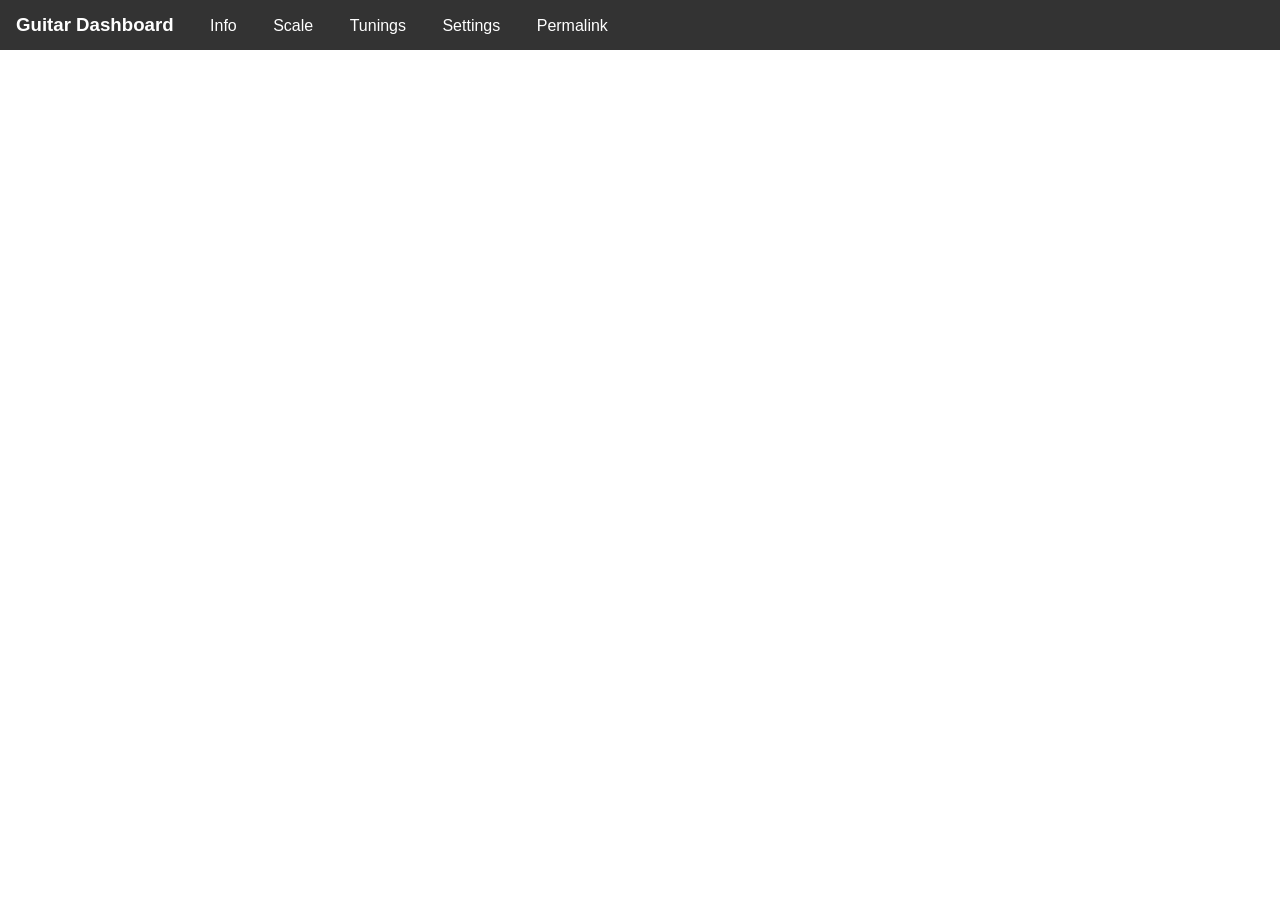
==== index.html @ ccb68677 "deploy: 3edae5b347e9124ad4799ef52cb96f1a95445ccd" ====
<!DOCTYPE html>
<html>

<head>
  <meta charset="UTF-8">
  <meta name="viewport" content="width=device-width, initial-scale=1.0, user-scalable=0, minimum-scale=1.0, maximum-scale=1.0"/>
  <meta name="apple-mobile-web-app-capable" content="yes"/>
  <meta name="apple-mobile-web-app-status-bar-style" content="black"/>
  <title>Guitar Dashboard</title>
  <meta name="description" content="An interactive music theory dashboard for guitarists including a circle of fifths." />
  <link href="gtr-cof.css" rel="stylesheet">
  <link rel="shortcut icon" href="favicon.ico?r=31241" />
</head>

<body>
  <nav class="header">
    <div class="menu"><span class="title">Guitar Dashboard</span></div>
    <div class="dropdown">
      <div class="menu">Info</div>
      <div class="dropdown-content with-padding">
        <p>
          An interactive music theory dashboard, including a <a href="https://en.wikipedia.org/wiki/Circle_of_fifths">circle of fifths</a> for guitarists.
        </p>
        <p>
          Follow <a href="https://twitter.com/mikehadlow">@mikehadlow</a> on Twitter for news and updates.
        </p>
        <p>
          Go to <a href="https://github.com/mikehadlow/gtr-cof/discussions">Guitar Dashboard discussions</a> for questions, feature requests and bug reports.
        </p>
        <p>Watch the video:</p>
        <iframe width="560" height="315" src="https://www.youtube.com/embed/JPcEvxoWTJM" frameborder="0" allow="autoplay; encrypted-media" allowfullscreen>
        </iframe>
        <p>Read the blog post, <a href="http://mikehadlow.blogspot.com/2018/09/what-i-learned-creating-guitar.html">What I learnt creating guitar dashboard</a>.</p>
        <p>
          By <a href="http://mikehadlow.com/">Mike Hadlow</a>. Open source on <a href="https://github.com/mikehadlow/gtr-cof">Github</a>.
        </p>
      </div>
    </div>
    <div class="dropdown">
      <div class="menu">Scale</div>
      <div id="scale-dropdown" class="dropdown-content">
      </div>
    </div>
    <div class="dropdown">
      <div class="menu">Tunings</div>
      <div id="tuning-dropdown" class="dropdown-content">
      </div>
    </div>
    <div class="dropdown">
      <div class="menu">Settings</div>
      <div id="settings-dropdown" class="dropdown-content">
        <div class="with-padding">
          <input type="checkbox" id="left-handed-checkbox" name="left_handed" onclick="settings.onLeftHandedClick(this)" >
          <label for="left_handed">Left Handed Fretboard</label><br />
          <input type="checkbox" id="flip-nut-checkbox" name="flip_nut" onclick="settings.onFlipNut(this)" >
          <label for="flip_nut">Flip Nut</label><br />
          <input type="checkbox" id="set-c-to-noon-checkbox" name="set_c_to_noon" onclick="settings.onSetCToNoon(this)" checked >
          <label for="set_c_to_noon">Set C To Noon</label>
        </div>
        <div class="with-padding">
          <fieldset>
            <label for="fb-note-text">Fretboard note labels:</label><br/>
            <input type="radio" name="fb-note-text" id="fb-note-text0" onclick="settings.onFbNoteTextClick(this)" value="0" /> None <br/>
            <input type="radio" name="fb-note-text" id="fb-note-text1" onclick="settings.onFbNoteTextClick(this)" value="1" checked /> Note names <br/>
            <input type="radio" name="fb-note-text" id="fb-note-text2" onclick="settings.onFbNoteTextClick(this)" value="2" /> Intervals 
          </fieldset>
        </div>
      </div>
    </div>
    <div class="dropdown">
      <div class="menu">Permalink</div>
      <div id="permalink-dropdown" class="dropdown-content">
        <div class="with-padding">
          <input type="button" id="permalink-button" value="Generate Permalink" onclick="permalink.populatePermalinkText()" />
          <br />
          <br />
          <input type="input" id="permalink-text" />
        </div>
      </div>
    </div>
  </nav> <!-- end of header-->
  <div class="content">
    <svg id="chromatic" width="500" height="500"></svg>
    <svg id="modes" width="160" height="500"></svg>
    <svg id="cof" width="500" height="500" ></svg>
    <svg id="gtr" width="1160" height="300" ></svg>
  </div>
  <script src="https://d3js.org/d3.v3.min.js"></script>
  <script src="gtr-cof.js"></script>
  <script>
    (function(i,s,o,g,r,a,m){i['GoogleAnalyticsObject']=r;i[r]=i[r]||function(){
    (i[r].q=i[r].q||[]).push(arguments)},i[r].l=1*new Date();a=s.createElement(o),
    m=s.getElementsByTagName(o)[0];a.async=1;a.src=g;m.parentNode.insertBefore(a,m)
    })(window,document,'script','https://www.google-analytics.com/analytics.js','ga');

    ga('create', 'UA-99669395-1', 'auto');
    ga('send', 'pageview');

  </script>
</body>
</html>
---- gtr-cof.css ----
body {
    font-family: 'Gill Sans', 'Gill Sans MT', Calibri, 'Trebuchet MS', sans-serif;
    font-size: 12pt;
    margin: 0px;
}

text {
    pointer-events: none;
}

div {
    margin: 0px;
    padding: 0px;
}

.header {
    margin: 0;
    padding: 0;
    overflow: hidden;
    background-color: #333;
}

.title {
    font-weight: bold;
    font-size: 14pt;
}

.menu {
    display: inline-block;
    color: white;
    text-align: center;
    padding: 14px 16px;
    text-decoration: none;
    cursor: default;
}

.dropdown {
    display: inline-block;
}

.dropdown:hover {
    background-color: #444;
}

.dropdown-content {
    display: none;
    position: absolute;
    background-color: #f9f9f9;
    color: black;
    min-width: 160px;
    box-shadow: 0px 8px 16px 0px rgba(0,0,0,0.2);
    text-align: left;
    z-index: 1;
}

.with-padding {
    padding: 12px 16px;
}

/* Links inside the dropdown */
.dropdown-content-item {
    color: black;
    padding: 12px 16px;
    text-decoration: none;
    display: block;
    cursor: default;
}

/* Change color of dropdown links on hover */
.dropdown-content-item:hover {
    background-color: #f1f1f1;
}

.dropdown-content-visible {
    display: block;
}

.content {
    padding: 10px 10px 10px 10px;
}

/* Circle of Fifths */
.note-segment {
    fill: lightgrey;
    stroke: none;
}
.note-segment-tonic {
    fill: yellow;
    stroke: black;
    stroke-width: 3px;
}
.note-segment-scale {
    fill: white;
    stroke: black;
    stroke-width: 3px;
}
.note-segment-text {
    font-size: 35px;
    text-anchor: middle;
    fill: black;
}
.degree-segment {
    fill: none;
    stroke: none;
}
.degree-segment-selected {
    fill: white;
    stroke: black;
    stroke-width: 2px;
}
.degree-segment-text {
    font-size: 20px;
    text-anchor: middle;
    fill: black;
}
.chord-segment {
    fill: none;
    stroke: none;
}
.chord-segment-dim {
    fill: lightcoral;
    stroke: black;
    stroke-width: 2px;
}
.chord-segment-aug {
    fill: lightsalmon;
    stroke: black;
    stroke-width: 2px;
}
.chord-segment-minor {
    fill: lightblue;
    stroke: black;
    stroke-width: 2px;
}
.chord-segment-major {
    fill: lightgreen;
    stroke: black;
    stroke-width: 2px;
}
.chord-segment-note {
    fill: none;
    stroke: none;
}
.interval-note-selected {
    stroke: black;
    stroke-width: 2px;
}
.interval-segment {
    fill: white;
    stroke: none;
}
.interval-note {
    fill: none;
    stroke: none;
}
/* Modes */
.mode-button {
    fill: white;
    stroke: black;
}
.mode-button-selected {
    fill: yellow;
}
.mode-text {
    font-size: 15;
    text-anchor: left;
    fill: black;
}

/* Tonics */
.tonic-button {
    fill: white;
    stroke: black;
}
.tonic-button-grey {
    fill: grey;
}
.tonic-button-selected {
    fill: yellow;
}
.tonic-text {
    font-size: 15;
    text-anchor: left;
    fill: black;
}
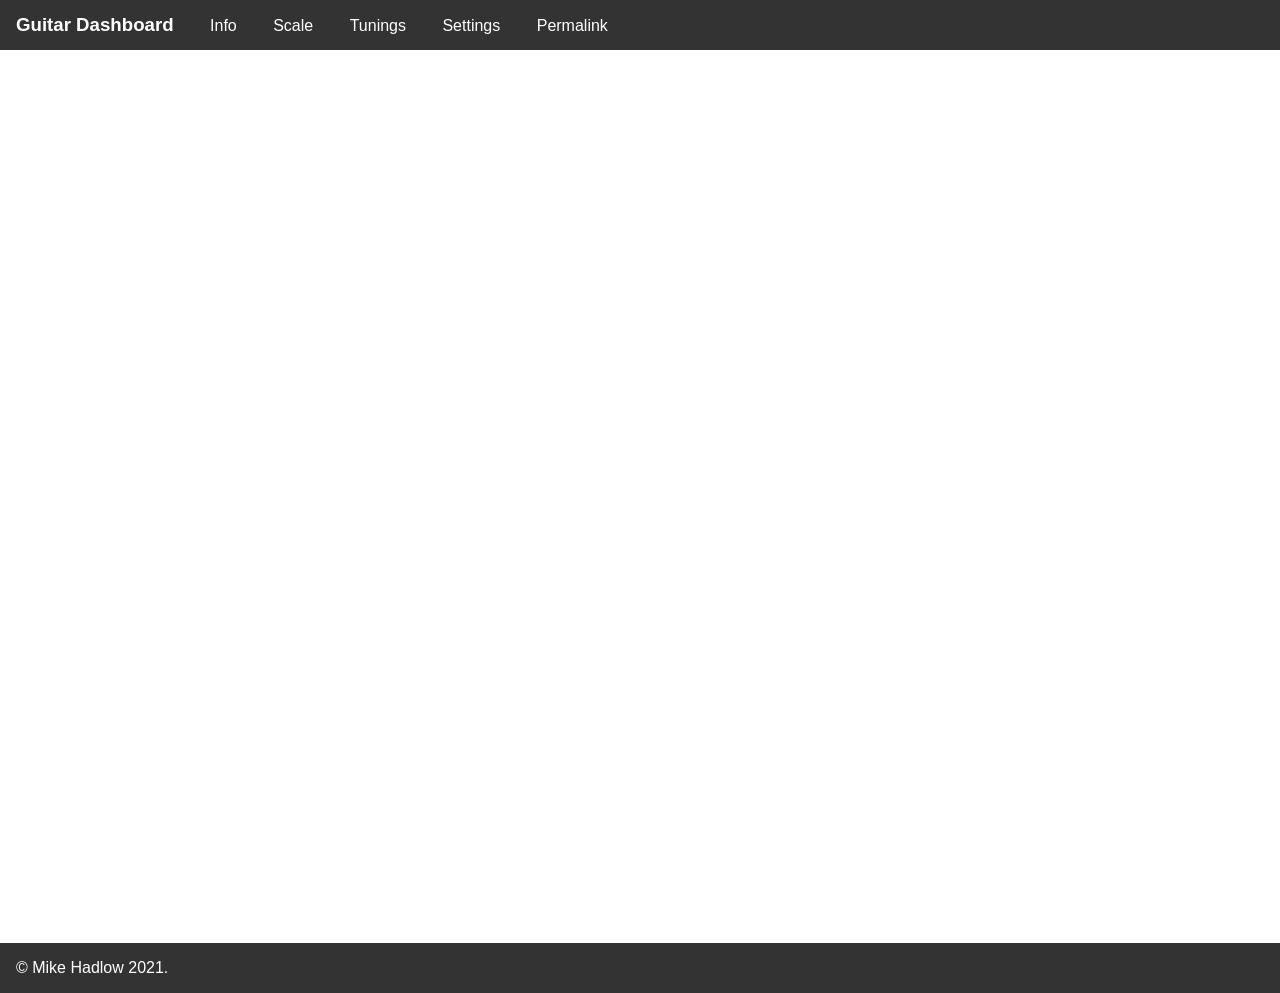
==== commit a6098c96: "deploy: 96487ae16533a5f36183e21cf6f0c55ea611ac80" ====
--- a/index.html
+++ b/index.html
@@ -1,101 +1,206 @@
-<!DOCTYPE html>
+<!doctype html>
 <html>
+    <head>
+        <meta charset="UTF-8" />
+        <meta
+            name="viewport"
+            content="width=device-width, initial-scale=1.0, user-scalable=0, minimum-scale=1.0, maximum-scale=1.0"
+        />
+        <meta name="mobile-web-app-capable" content="yes" />
+        <meta name="apple-mobile-web-app-status-bar-style" content="black" />
+        <title>
+            Guitar Chord Finder, Free Interactive Tool | Guitar Dashboard
+        </title>
+        <meta
+            name="description"
+            content="Find the perfect way to play guitar chords with our free and interactive guitar dashboard. If you're struggling play chords the way you want, you must give this a try."
+        />
+        <link rel="canonical" href="https://guitardashboard.com/" />
+        <link href="gtr-cof.css" rel="stylesheet" />
+        <link rel="shortcut icon" href="favicon.ico?r=31241" />
+    </head>
 
-<head>
-  <meta charset="UTF-8">
-  <meta name="viewport" content="width=device-width, initial-scale=1.0, user-scalable=0, minimum-scale=1.0, maximum-scale=1.0"/>
-  <meta name="apple-mobile-web-app-capable" content="yes"/>
-  <meta name="apple-mobile-web-app-status-bar-style" content="black"/>
-  <title>Guitar Dashboard</title>
-  <meta name="description" content="An interactive music theory dashboard for guitarists including a circle of fifths." />
-  <link href="gtr-cof.css" rel="stylesheet">
-  <link rel="shortcut icon" href="favicon.ico?r=31241" />
-</head>
-
-<body>
-  <nav class="header">
-    <div class="menu"><span class="title">Guitar Dashboard</span></div>
-    <div class="dropdown">
-      <div class="menu">Info</div>
-      <div class="dropdown-content with-padding">
-        <p>
-          An interactive music theory dashboard, including a <a href="https://en.wikipedia.org/wiki/Circle_of_fifths">circle of fifths</a> for guitarists.
-        </p>
-        <p>
-          Follow <a href="https://twitter.com/mikehadlow">@mikehadlow</a> on Twitter for news and updates.
-        </p>
-        <p>
-          Go to <a href="https://github.com/mikehadlow/gtr-cof/discussions">Guitar Dashboard discussions</a> for questions, feature requests and bug reports.
-        </p>
-        <p>Watch the video:</p>
-        <iframe width="560" height="315" src="https://www.youtube.com/embed/JPcEvxoWTJM" frameborder="0" allow="autoplay; encrypted-media" allowfullscreen>
-        </iframe>
-        <p>Read the blog post, <a href="http://mikehadlow.blogspot.com/2018/09/what-i-learned-creating-guitar.html">What I learnt creating guitar dashboard</a>.</p>
-        <p>
-          By <a href="http://mikehadlow.com/">Mike Hadlow</a>. Open source on <a href="https://github.com/mikehadlow/gtr-cof">Github</a>.
-        </p>
-      </div>
-    </div>
-    <div class="dropdown">
-      <div class="menu">Scale</div>
-      <div id="scale-dropdown" class="dropdown-content">
-      </div>
-    </div>
-    <div class="dropdown">
-      <div class="menu">Tunings</div>
-      <div id="tuning-dropdown" class="dropdown-content">
-      </div>
-    </div>
-    <div class="dropdown">
-      <div class="menu">Settings</div>
-      <div id="settings-dropdown" class="dropdown-content">
-        <div class="with-padding">
-          <input type="checkbox" id="left-handed-checkbox" name="left_handed" onclick="settings.onLeftHandedClick(this)" >
-          <label for="left_handed">Left Handed Fretboard</label><br />
-          <input type="checkbox" id="flip-nut-checkbox" name="flip_nut" onclick="settings.onFlipNut(this)" >
-          <label for="flip_nut">Flip Nut</label><br />
-          <input type="checkbox" id="set-c-to-noon-checkbox" name="set_c_to_noon" onclick="settings.onSetCToNoon(this)" checked >
-          <label for="set_c_to_noon">Set C To Noon</label>
+    <body>
+        <nav class="header">
+            <div class="menu"><h1 class="title">Guitar Dashboard</h1></div>
+            <div class="dropdown">
+                <div class="menu">Info</div>
+                <div class="dropdown-content with-padding">
+                    <p>
+                        An interactive music theory dashboard, including a
+                        <a href="https://en.wikipedia.org/wiki/Circle_of_fifths"
+                            >circle of fifths</a
+                        >
+                        for guitarists.
+                    </p>
+                    <p>
+                        Follow
+                        <a href="https://twitter.com/mikehadlow">@mikehadlow</a>
+                        on Twitter for news and updates.
+                    </p>
+                    <p>
+                        Go to
+                        <a
+                            href="https://github.com/mikehadlow/gtr-cof/discussions"
+                            >Guitar Dashboard discussions</a
+                        >
+                        for questions, feature requests and bug reports.
+                    </p>
+                    <p>Watch the video:</p>
+                    <iframe
+                        width="560"
+                        height="315"
+                        src="https://www.youtube.com/embed/JPcEvxoWTJM"
+                        frameborder="0"
+                        allow="autoplay; encrypted-media"
+                        allowfullscreen
+                    >
+                    </iframe>
+                    <p>
+                        Read the blog post,
+                        <a
+                            href="http://mikehadlow.blogspot.com/2018/09/what-i-learned-creating-guitar.html"
+                            >What I learnt creating guitar dashboard</a
+                        >.
+                    </p>
+                    <p>
+                        By <a href="http://mikehadlow.com/">Mike Hadlow</a>.
+                        Open source on
+                        <a href="https://github.com/mikehadlow/gtr-cof"
+                            >Github</a
+                        >.
+                    </p>
+                </div>
+            </div>
+            <div class="dropdown">
+                <div class="menu">Scale</div>
+                <div id="scale-dropdown" class="dropdown-content"></div>
+            </div>
+            <div class="dropdown">
+                <div class="menu">Tunings</div>
+                <div id="tuning-dropdown" class="dropdown-content"></div>
+            </div>
+            <div class="dropdown">
+                <div class="menu">Settings</div>
+                <div id="settings-dropdown" class="dropdown-content">
+                    <div class="with-padding">
+                        <input
+                            type="checkbox"
+                            id="left-handed-checkbox"
+                            name="left_handed"
+                            onclick="settings.onLeftHandedClick(this)"
+                        />
+                        <label for="left_handed">Left Handed Fretboard</label
+                        ><br />
+                        <input
+                            type="checkbox"
+                            id="flip-nut-checkbox"
+                            name="flip_nut"
+                            onclick="settings.onFlipNut(this)"
+                        />
+                        <label for="flip_nut">Flip Nut</label><br />
+                        <input
+                            type="checkbox"
+                            id="set-c-to-noon-checkbox"
+                            name="set_c_to_noon"
+                            onclick="settings.onSetCToNoon(this)"
+                            checked
+                        />
+                        <label for="set_c_to_noon">Set C To Noon</label>
+                    </div>
+                    <div class="with-padding">
+                        <fieldset>
+                            <label for="fb-note-text"
+                                >Fretboard note labels:</label
+                            ><br />
+                            <input
+                                type="radio"
+                                name="fb-note-text"
+                                id="fb-note-text0"
+                                onclick="settings.onFbNoteTextClick(this)"
+                                value="0"
+                            />
+                            None <br />
+                            <input
+                                type="radio"
+                                name="fb-note-text"
+                                id="fb-note-text1"
+                                onclick="settings.onFbNoteTextClick(this)"
+                                value="1"
+                                checked
+                            />
+                            Note names <br />
+                            <input
+                                type="radio"
+                                name="fb-note-text"
+                                id="fb-note-text2"
+                                onclick="settings.onFbNoteTextClick(this)"
+                                value="2"
+                            />
+                            Intervals
+                        </fieldset>
+                    </div>
+                </div>
+            </div>
+            <div class="dropdown">
+                <div class="menu">Permalink</div>
+                <div id="permalink-dropdown" class="dropdown-content">
+                    <div class="with-padding">
+                        <input
+                            type="button"
+                            id="permalink-button"
+                            value="Generate Permalink"
+                            onclick="permalink.populatePermalinkText()"
+                        />
+                        <br />
+                        <br />
+                        <input type="input" id="permalink-text" />
+                    </div>
+                </div>
+            </div>
+        </nav>
+        <!-- end of header-->
+        <!-- https://css-tricks.com/scale-svg/ -->
+        <div class="content">
+            <svg id="container" viewBox="0 0 1160 800" width="100%">
+                <svg
+                    id="chromatic"
+                    viewBox="0 0 500 500"
+                    preserveAspectRatio="xMinYMin meet"
+                    x="0"
+                    y="0"
+                    width="500"
+                ></svg>
+                <svg
+                    id="modes"
+                    viewBox="0 0 160 500"
+                    x="500"
+                    preserveAspectRatio="xMinYMin meet"
+                    y="0"
+                    width="160"
+                ></svg>
+                <svg
+                    id="cof"
+                    viewBox="0 0 500 500"
+                    x="660"
+                    preserveAspectRatio="xMinYMin meet"
+                    y="0"
+                    width="500"
+                ></svg>
+                <svg
+                    id="gtr"
+                    viewBox="0 0 1160 300"
+                    x="0"
+                    preserveAspectRatio="xMinYMin meet"
+                    y="500"
+                    width="1160"
+                ></svg>
+            </svg>
         </div>
-        <div class="with-padding">
-          <fieldset>
-            <label for="fb-note-text">Fretboard note labels:</label><br/>
-            <input type="radio" name="fb-note-text" id="fb-note-text0" onclick="settings.onFbNoteTextClick(this)" value="0" /> None <br/>
-            <input type="radio" name="fb-note-text" id="fb-note-text1" onclick="settings.onFbNoteTextClick(this)" value="1" checked /> Note names <br/>
-            <input type="radio" name="fb-note-text" id="fb-note-text2" onclick="settings.onFbNoteTextClick(this)" value="2" /> Intervals 
-          </fieldset>
-        </div>
-      </div>
-    </div>
-    <div class="dropdown">
-      <div class="menu">Permalink</div>
-      <div id="permalink-dropdown" class="dropdown-content">
-        <div class="with-padding">
-          <input type="button" id="permalink-button" value="Generate Permalink" onclick="permalink.populatePermalinkText()" />
-          <br />
-          <br />
-          <input type="input" id="permalink-text" />
-        </div>
-      </div>
-    </div>
-  </nav> <!-- end of header-->
-  <div class="content">
-    <svg id="chromatic" width="500" height="500"></svg>
-    <svg id="modes" width="160" height="500"></svg>
-    <svg id="cof" width="500" height="500" ></svg>
-    <svg id="gtr" width="1160" height="300" ></svg>
-  </div>
-  <script src="https://d3js.org/d3.v3.min.js"></script>
-  <script src="gtr-cof.js"></script>
-  <script>
-    (function(i,s,o,g,r,a,m){i['GoogleAnalyticsObject']=r;i[r]=i[r]||function(){
-    (i[r].q=i[r].q||[]).push(arguments)},i[r].l=1*new Date();a=s.createElement(o),
-    m=s.getElementsByTagName(o)[0];a.async=1;a.src=g;m.parentNode.insertBefore(a,m)
-    })(window,document,'script','https://www.google-analytics.com/analytics.js','ga');
-
-    ga('create', 'UA-99669395-1', 'auto');
-    ga('send', 'pageview');
-
-  </script>
-</body>
+        <footer>
+            <p>&copy Mike Hadlow 2021.</p>
+        </footer>
+        <script src="https://d3js.org/d3.v3.min.js"></script>
+        <script src="gtr-cof.js"></script>
+    </body>
 </html>
--- a/gtr-cof.css
+++ b/gtr-cof.css
@@ -20,9 +20,18 @@
     background-color: #333;
 }
 
+footer {
+    margin: 0;
+    padding: 0px 16px;
+    overflow: hidden;
+    color: white;
+    background-color: #333;
+}
+
 .title {
     font-weight: bold;
     font-size: 14pt;
+    margin: 0pt;
 }
 
 .menu {
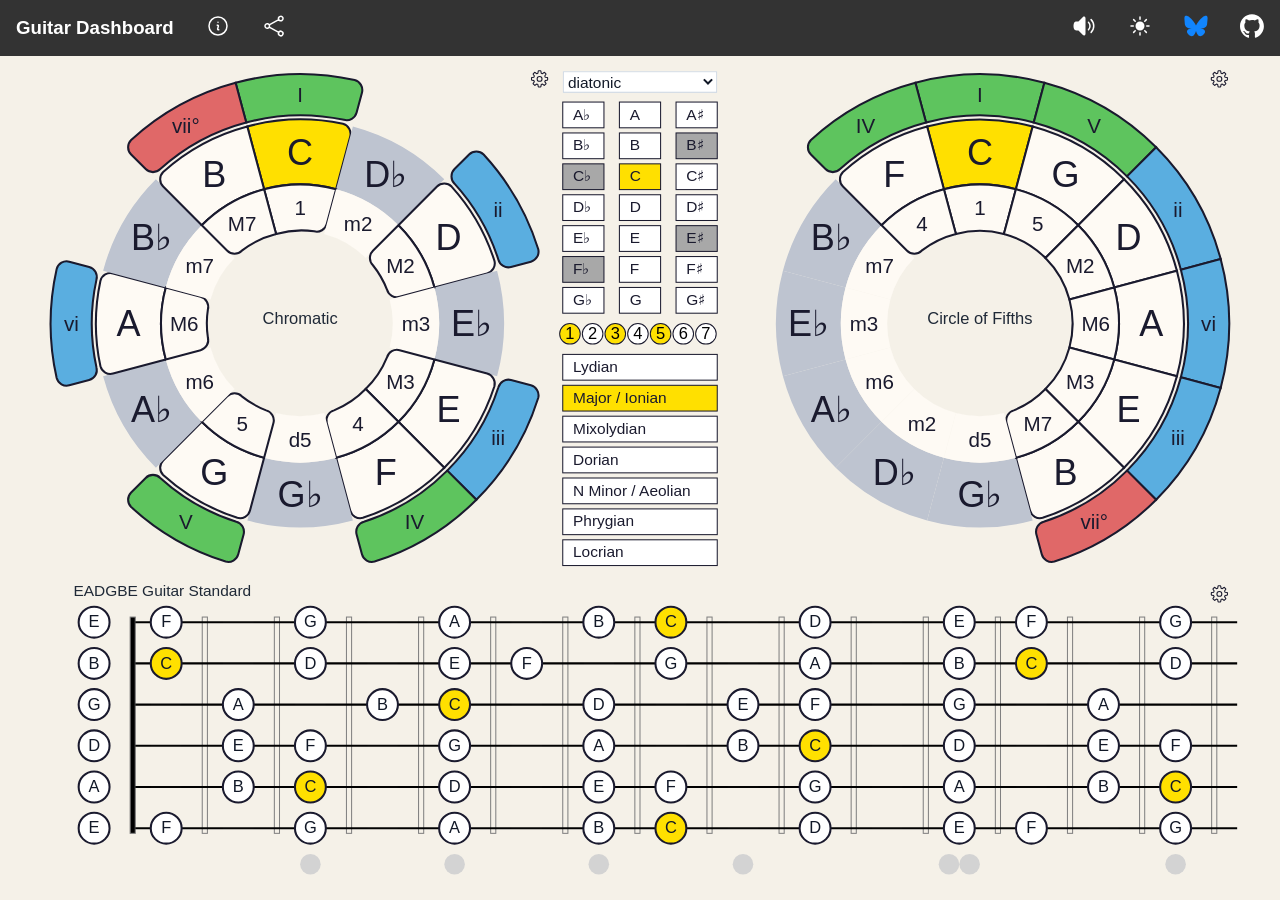
==== commit 78fcb73d: "deploy: fc2c5a1c615fbcf818ead28989949222c78848f1" ====
--- a/index.html
+++ b/index.html
@@ -8,15 +8,13 @@
         />
         <meta name="mobile-web-app-capable" content="yes" />
         <meta name="apple-mobile-web-app-status-bar-style" content="black" />
-        <title>
-            Guitar Chord Finder, Free Interactive Tool | Guitar Dashboard
-        </title>
+        <title>Guitar Dashboard</title>
         <meta
             name="description"
-            content="Find the perfect way to play guitar chords with our free and interactive guitar dashboard. If you're struggling play chords the way you want, you must give this a try."
+            content="A free, open source, music theory explorer for guitarists. Discover how scales and modes map to the fretboard and how chords work within scales."
         />
         <link rel="canonical" href="https://guitardashboard.com/" />
-        <link href="gtr-cof.css" rel="stylesheet" />
+        <link href="gtr-cof.css?v=fc2c5a1c615fbcf818ead28989949222c78848f1" rel="stylesheet" />
         <link rel="shortcut icon" href="favicon.ico?r=31241" />
     </head>
 
@@ -24,7 +22,11 @@
         <nav class="header">
             <div class="menu"><h1 class="title">Guitar Dashboard</h1></div>
             <div class="dropdown">
-                <div class="menu">Info</div>
+                <div class="menu">
+                    <svg class="menu-bar-icon" width="24" height="24">
+                        <use href="#icon-info" />
+                    </svg>
+                </div>
                 <div class="dropdown-content with-padding">
                     <p>
                         An interactive music theory dashboard, including a
@@ -34,17 +36,8 @@
                         for guitarists.
                     </p>
                     <p>
-                        Follow
-                        <a href="https://twitter.com/mikehadlow">@mikehadlow</a>
-                        on Twitter for news and updates.
-                    </p>
-                    <p>
-                        Go to
-                        <a
-                            href="https://github.com/mikehadlow/gtr-cof/discussions"
-                            >Guitar Dashboard discussions</a
-                        >
-                        for questions, feature requests and bug reports.
+                        Discover how scales and modes map to the fretboard and
+                        how chords work within scales.
                     </p>
                     <p>Watch the video:</p>
                     <iframe
@@ -56,101 +49,20 @@
                         allowfullscreen
                     >
                     </iframe>
-                    <p>
-                        Read the blog post,
-                        <a
-                            href="http://mikehadlow.blogspot.com/2018/09/what-i-learned-creating-guitar.html"
-                            >What I learnt creating guitar dashboard</a
-                        >.
-                    </p>
-                    <p>
-                        By <a href="http://mikehadlow.com/">Mike Hadlow</a>.
-                        Open source on
-                        <a href="https://github.com/mikehadlow/gtr-cof"
-                            >Github</a
-                        >.
-                    </p>
                 </div>
             </div>
             <div class="dropdown">
-                <div class="menu">Scale</div>
-                <div id="scale-dropdown" class="dropdown-content"></div>
-            </div>
-            <div class="dropdown">
-                <div class="menu">Tunings</div>
-                <div id="tuning-dropdown" class="dropdown-content"></div>
-            </div>
-            <div class="dropdown">
-                <div class="menu">Settings</div>
-                <div id="settings-dropdown" class="dropdown-content">
-                    <div class="with-padding">
-                        <input
-                            type="checkbox"
-                            id="left-handed-checkbox"
-                            name="left_handed"
-                            onclick="settings.onLeftHandedClick(this)"
-                        />
-                        <label for="left_handed">Left Handed Fretboard</label
-                        ><br />
-                        <input
-                            type="checkbox"
-                            id="flip-nut-checkbox"
-                            name="flip_nut"
-                            onclick="settings.onFlipNut(this)"
-                        />
-                        <label for="flip_nut">Flip Nut</label><br />
-                        <input
-                            type="checkbox"
-                            id="set-c-to-noon-checkbox"
-                            name="set_c_to_noon"
-                            onclick="settings.onSetCToNoon(this)"
-                            checked
-                        />
-                        <label for="set_c_to_noon">Set C To Noon</label>
-                    </div>
-                    <div class="with-padding">
-                        <fieldset>
-                            <label for="fb-note-text"
-                                >Fretboard note labels:</label
-                            ><br />
-                            <input
-                                type="radio"
-                                name="fb-note-text"
-                                id="fb-note-text0"
-                                onclick="settings.onFbNoteTextClick(this)"
-                                value="0"
-                            />
-                            None <br />
-                            <input
-                                type="radio"
-                                name="fb-note-text"
-                                id="fb-note-text1"
-                                onclick="settings.onFbNoteTextClick(this)"
-                                value="1"
-                                checked
-                            />
-                            Note names <br />
-                            <input
-                                type="radio"
-                                name="fb-note-text"
-                                id="fb-note-text2"
-                                onclick="settings.onFbNoteTextClick(this)"
-                                value="2"
-                            />
-                            Intervals
-                        </fieldset>
-                    </div>
-                </div>
-            </div>
-            <div class="dropdown">
-                <div class="menu">Permalink</div>
+                <div class="menu">
+                    <svg class="menu-bar-icon" width="24" height="24">
+                        <use href="#icon-share" />
+                    </svg>
+                </div>
                 <div id="permalink-dropdown" class="dropdown-content">
                     <div class="with-padding">
                         <input
                             type="button"
                             id="permalink-button"
                             value="Generate Permalink"
-                            onclick="permalink.populatePermalinkText()"
                         />
                         <br />
                         <br />
@@ -158,11 +70,127 @@
                     </div>
                 </div>
             </div>
+            <div class="dropdown" style="margin-left: auto">
+                <div id="speaker-btn" class="menu">
+                    <svg class="menu-bar-icon" width="24" height="24">
+                        <use id="speaker-icon" href="#icon-speaker-wave" />
+                    </svg>
+                </div>
+            </div>
+            <div class="dropdown">
+                <div id="theme-btn" class="menu">
+                    <svg class="menu-bar-icon" width="24" height="24">
+                        <use id="theme-icon" href="#icon-theme-dark" />
+                    </svg>
+                </div>
+            </div>
+            <div id="bluesky-link" class="menu">
+                <a
+                    href="https://bsky.app/profile/mikehadlow.com"
+                    target="_blank"
+                    rel="noopener noreferrer"
+                >
+                    <svg class="menu-bar-icon" width="24" height="24">
+                        <use id="bluesky-icon" href="#icon-bluesky" />
+                    </svg>
+                </a>
+            </div>
+            <div id="github-link" class="menu">
+                <a
+                    href="https://github.com/mikehadlow/gtr-cof"
+                    target="_blank"
+                    rel="noopener noreferrer"
+                >
+                    <svg class="menu-bar-icon" width="24" height="24">
+                        <use id="github-icon" href="#icon-github" />
+                    </svg>
+                </a>
+            </div>
         </nav>
         <!-- end of header-->
         <!-- https://css-tricks.com/scale-svg/ -->
         <div class="content">
-            <svg id="container" viewBox="0 0 1160 800" width="100%">
+            <svg id="container" viewBox="0 0 1160 800" width="100%" height="100%">
+                <defs>
+                    <!-- icons ids are referenced in src/ui/index.ts -->
+                    <symbol id="icon-gear" viewBox="0 0 24 24">
+                        <path
+                            d="m17.3 10.453l1.927.315a.326.326 0 0 1 .273.322v1.793a.326.326 0 0 1-.27.321l-1.93.339q-.167.582-.459 1.111l1.141 1.584a.326.326 0 0 1-.034.422l-1.268 1.268a.326.326 0 0 1-.418.037l-1.6-1.123a5.5 5.5 0 0 1-1.118.468l-.34 1.921a.326.326 0 0 1-.322.269H11.09a.325.325 0 0 1-.321-.272l-.319-1.911a5.5 5.5 0 0 1-1.123-.465l-1.588 1.113a.326.326 0 0 1-.418-.037L6.052 16.66a.33.33 0 0 1-.035-.42l1.123-1.57a5.5 5.5 0 0 1-.47-1.129l-1.901-.337a.326.326 0 0 1-.269-.321V11.09c0-.16.115-.296.273-.322l1.901-.317q.173-.59.47-1.128l-1.11-1.586a.326.326 0 0 1 .037-.417L7.34 6.053a.326.326 0 0 1 .42-.035l1.575 1.125q.533-.292 1.121-.46l.312-1.91a.326.326 0 0 1 .322-.273h1.793c.159 0 .294.114.322.27l.336 1.92q.585.169 1.12.465l1.578-1.135a.326.326 0 0 1 .422.033l1.268 1.268a.326.326 0 0 1 .036.418L16.84 9.342q.29.53.46 1.11ZM9.716 12a2.283 2.283 0 1 0 4.566 0a2.283 2.283 0 0 0-4.566 0Z"
+                        />
+                    </symbol>
+                    <symbol id="icon-speaker-x" viewBox="0 0 24 24">
+                        <path
+                            d="M13.5 4.06c0-1.336-1.616-2.005-2.56-1.06l-4.5 4.5H4.508c-1.141 0-2.318.664-2.66 1.905A9.76 9.76 0 0 0 1.5 12c0 .898.121 1.768.35 2.595.341 1.24 1.518 1.905 2.659 1.905h1.93l4.5 4.5c.945.945 2.561.276 2.561-1.06V4.06ZM17.78 9.22a.75.75 0 1 0-1.06 1.06L18.44 12l-1.72 1.72a.75.75 0 1 0 1.06 1.06l1.72-1.72 1.72 1.72a.75.75 0 1 0 1.06-1.06L20.56 12l1.72-1.72a.75.75 0 1 0-1.06-1.06l-1.72 1.72-1.72-1.72Z"
+                        />
+                    </symbol>
+                    <symbol id="icon-speaker-wave" viewBox="0 0 24 24">
+                        <path
+                            d="M13.5 4.06c0-1.336-1.616-2.005-2.56-1.06l-4.5 4.5H4.508c-1.141 0-2.318.664-2.66 1.905A9.76 9.76 0 0 0 1.5 12c0 .898.121 1.768.35 2.595.341 1.24 1.518 1.905 2.659 1.905h1.93l4.5 4.5c.945.945 2.561.276 2.561-1.06V4.06ZM18.584 5.106a.75.75 0 0 1 1.06 0c3.808 3.807 3.808 9.98 0 13.788a.75.75 0 0 1-1.06-1.06 8.25 8.25 0 0 0 0-11.668.75.75 0 0 1 0-1.06Z"
+                        />
+                        <path
+                            d="M15.932 7.757a.75.75 0 0 1 1.061 0 6 6 0 0 1 0 8.486.75.75 0 0 1-1.06-1.061 4.5 4.5 0 0 0 0-6.364.75.75 0 0 1 0-1.06Z"
+                        />
+                    </symbol>
+                    <symbol id="icon-bluesky" viewBox="0 0 600 530">
+                        <path
+                            d="m135.72 44.03c66.496 49.921 138.02 151.14 164.28 205.46 26.262-54.316 97.782-155.54 164.28-205.46 47.98-36.021 125.72-63.892 125.72 24.795 0 17.712-10.155 148.79-16.111 170.07-20.703 73.984-96.144 92.854-163.25 81.433 117.3 19.964 147.14 86.092 82.697 152.22-122.39 125.59-175.91-31.511-189.63-71.766-2.514-7.3797-3.6904-10.832-3.7077-7.8964-0.0174-2.9357-1.1937 0.51669-3.7077 7.8964-13.714 40.255-67.233 197.36-189.63 71.766-64.444-66.128-34.605-132.26 82.697-152.22-67.108 11.421-142.55-7.4491-163.25-81.433-5.9562-21.282-16.111-152.36-16.111-170.07 0-88.687 77.742-60.816 125.72-24.795z"
+                            fill="#1185fe"
+                        />
+                    </symbol>
+                    <symbol id="icon-github" viewBox="0 0 98 96">
+                        <path
+                            d="M48.854 0C21.839 0 0 22 0 49.217c0 21.756 13.993 40.172 33.405 46.69 2.427.49 3.316-1.059 3.316-2.362 0-1.141-.08-5.052-.08-9.127-13.59 2.931-16.42-5.797-16.42-5.797-2.184-5.966-5.467-7.431-5.467-7.431-4.462-3.057.335-3.057.335-3.057 4.965.332 7.519 5.052 7.519 5.052 4.37 7.496 11.404 5.378 14.235 4.074.404-3.178 1.699-5.378 3.074-6.6-10.839-1.141-22.243-5.378-22.243-24.283 0-5.378 1.94-9.778 5.014-13.2-.485-1.222-2.184-6.275.486-13.038 0 0 4.125-1.304 13.426 5.052a46.97 46.97 0 0 1 12.214-1.63c4.125 0 8.33.571 12.213 1.63 9.302-6.356 13.427-5.052 13.427-5.052 2.67 6.763.97 11.816.485 13.038 3.155 3.422 5.015 7.822 5.015 13.2 0 18.905-11.404 23.06-22.324 24.283 1.78 1.548 3.316 4.481 3.316 9.126 0 6.6-.08 11.897-.08 13.526 0 1.304.89 2.853 3.316 2.364 19.412-6.52 33.405-24.935 33.405-46.691C97.707 22 75.788 0 48.854 0z"
+                        />
+                    </symbol>
+                    <symbol
+                        id="icon-info"
+                        viewBox="0 0 24 24"
+                        fill="none"
+                        stroke="currentColor"
+                        stroke-width="1.5"
+                    >
+                        <path
+                            stroke-linecap="round"
+                            stroke-linejoin="round"
+                            d="m11.25 11.25.041-.02a.75.75 0 0 1 1.063.852l-.708 2.836a.75.75 0 0 0 1.063.853l.041-.021M21 12a9 9 0 1 1-18 0 9 9 0 0 1 18 0Zm-9-3.75h.008v.008H12V8.25Z"
+                        />
+                    </symbol>
+                    <symbol
+                        id="icon-share"
+                        viewBox="0 0 24 24"
+                        fill="none"
+                        stroke="currentColor"
+                        stroke-width="1.5"
+                    >
+                        <path
+                            stroke-linecap="round"
+                            stroke-linejoin="round"
+                            d="M7.217 10.907a2.25 2.25 0 1 0 0 2.186m0-2.186c.18.324.283.696.283 1.093s-.103.77-.283 1.093m0-2.186 9.566-5.314m-9.566 7.5 9.566 5.314m0 0a2.25 2.25 0 1 0 3.935 2.186 2.25 2.25 0 0 0-3.935-2.186Zm0-12.814a2.25 2.25 0 1 0 3.933-2.185 2.25 2.25 0 0 0-3.933 2.185Z"
+                        />
+                    </symbol>
+                    <symbol
+                        id="icon-theme-dark"
+                        viewBox="0 0 24 24"
+                        fill="currentColor"
+                        stroke="none"
+                    >
+                        <path
+                            fill-rule="evenodd"
+                            d="M9.528 1.718a.75.75 0 0 1 .162.819A8.97 8.97 0 0 0 9 6a9 9 0 0 0 9 9 8.97 8.97 0 0 0 3.463-.69.75.75 0 0 1 .981.98 10.503 10.503 0 0 1-9.694 6.46c-5.799 0-10.5-4.7-10.5-10.5 0-4.368 2.667-8.112 6.46-9.694a.75.75 0 0 1 .818.162Z"
+                            clip-rule="evenodd"
+                        />
+                    </symbol>
+                    <symbol
+                        id="icon-theme-light"
+                        viewBox="0 0 24 24"
+                        fill="currentColor"
+                        stroke="none"
+                    >
+                        <path
+                            d="M12 2.25a.75.75 0 0 1 .75.75v2.25a.75.75 0 0 1-1.5 0V3a.75.75 0 0 1 .75-.75ZM7.5 12a4.5 4.5 0 1 1 9 0 4.5 4.5 0 0 1-9 0ZM18.894 6.166a.75.75 0 0 0-1.06-1.06l-1.591 1.59a.75.75 0 1 0 1.06 1.061l1.591-1.59ZM21.75 12a.75.75 0 0 1-.75.75h-2.25a.75.75 0 0 1 0-1.5H21a.75.75 0 0 1 .75.75ZM17.834 18.894a.75.75 0 0 0 1.06-1.06l-1.59-1.591a.75.75 0 1 0-1.061 1.06l1.59 1.591ZM12 18a.75.75 0 0 1 .75.75V21a.75.75 0 0 1-1.5 0v-2.25A.75.75 0 0 1 12 18ZM7.758 17.303a.75.75 0 0 0-1.061-1.06l-1.591 1.59a.75.75 0 0 0 1.06 1.061l1.591-1.59ZM6 12a.75.75 0 0 1-.75.75H3a.75.75 0 0 1 0-1.5h2.25A.75.75 0 0 1 6 12ZM6.697 7.757a.75.75 0 0 0 1.06-1.06l-1.59-1.591a.75.75 0 0 0-1.061 1.06l1.59 1.591Z"
+                        />
+                    </symbol>
+                </defs>
                 <svg
                     id="chromatic"
                     viewBox="0 0 500 500"
@@ -197,10 +225,7 @@
                 ></svg>
             </svg>
         </div>
-        <footer>
-            <p>&copy Mike Hadlow 2021.</p>
-        </footer>
-        <script src="https://d3js.org/d3.v3.min.js"></script>
-        <script src="gtr-cof.js"></script>
+        <div id="no-op"></div>
+        <script src="gtr-cof.js?v=fc2c5a1c615fbcf818ead28989949222c78848f1"></script>
     </body>
 </html>
--- a/gtr-cof.css
+++ b/gtr-cof.css
@@ -1,194 +1,593 @@
+/* src/styles/variables.css */
+:root {
+  --buncss-light: initial;
+  --buncss-dark: ;
+  color-scheme: light;
+  --font-family: "Gill Sans", "Gill Sans MT", Calibri, "Trebuchet MS", sans-serif;
+  --font-size-base: 12pt;
+  --font-size-title: 14pt;
+  --font-size-note: 35px;
+  --font-size-degree: 20px;
+  --font-size-button: 15px;
+  --font-size-modal-close: 20pt;
+  --font-size-modal-select: 11pt;
+  --color-page-bg: #f5f1e8;
+  --color-page-text: #1f2937;
+  --color-surface: #fffdf8;
+  --color-input-bg: #fff;
+  --color-input-text: #111827;
+  --color-input-border: #cbd5e1;
+  --color-link: #1d4ed8;
+  --color-link-hover: #1e3a8a;
+  --color-svg-text: #1f2937;
+  --color-fret-note-text: #111827;
+  --color-header-bg: #333;
+  --color-header-hover: #444;
+  --color-header-text: white;
+  --color-dropdown-bg: #f9f9f9;
+  --color-dropdown-hover: #f1f1f1;
+  --color-dropdown-text: black;
+  --color-border: #ddd;
+  --color-muted: #666;
+  --color-segment-default: #bec4d0;
+  --color-segment-tonic: #ffe000;
+  --color-segment-scale: #fefaf4;
+  --color-segment-dim: #e06868;
+  --color-segment-aug: #eca040;
+  --color-segment-minor: #5aaee0;
+  --color-segment-major: #5ec45e;
+  --color-segment-interval: #fefaf4;
+  --color-segment-stroke: #1a1a2e;
+  --color-button-selected: #ffe000;
+  --color-button-default: white;
+  --color-button-disabled: #a8a8a8;
+  --interval-color-0: #f44b42;
+  --interval-color-1: #f48942;
+  --interval-color-2: #f4bf42;
+  --interval-color-3: #f4ee42;
+  --interval-color-4: #8cf442;
+  --interval-color-5: #42f4bf;
+  --interval-color-6: #42d4f4;
+  --interval-color-7: #429ef4;
+  --interval-color-8: #e542f4;
+  --interval-color-9: #f44289;
+  --interval-color-10: #ff8282;
+  --interval-color-11: #ff82fc;
+  --color-fret-note: white;
+  --color-fret-note-hidden: #ffffff03;
+  --color-fret-nut: black;
+  --color-fret-line: grey;
+  --color-fret-dot: lightgrey;
+  --color-fret-string: black;
+  --stroke-width-fret: 1px;
+  --stroke-width: 2px;
+  --stroke-width-toggle: 4px;
+  --z-dropdown: 1;
+  --z-modal-backdrop: 1000;
+  --z-modal: 1001;
+  --content-max-width: 1320px;
+}
+
+:root[data-theme="dark"] {
+  --buncss-light: ;
+  --buncss-dark: initial;
+  color-scheme: dark;
+  --color-page-bg: #080808;
+  --color-page-text: #e5e5e5;
+  --color-surface: #161616;
+  --color-input-bg: #101010;
+  --color-input-text: #e5e5e5;
+  --color-input-border: #3a3a3a;
+  --color-link: #d0d0d0;
+  --color-link-hover: #fff;
+  --color-svg-text: #e5e5e5;
+  --color-fret-note-text: #111827;
+  --color-header-bg: #000;
+  --color-header-hover: #181818;
+  --color-header-text: #e5e5e5;
+  --color-dropdown-bg: #161616;
+  --color-dropdown-hover: #202020;
+  --color-dropdown-text: #e5e5e5;
+  --color-border: #343434;
+  --color-muted: #9a9a9a;
+  --color-segment-default: #b8b8b8;
+  --color-segment-tonic: #e7c84b;
+  --color-segment-scale: #ececec;
+  --color-segment-dim: #d86d76;
+  --color-segment-aug: #d49a4e;
+  --color-segment-minor: #7da9c7;
+  --color-segment-major: #78b878;
+  --color-segment-interval: #dedede;
+  --color-segment-stroke: #353535;
+  --color-button-selected: #e7c84b;
+  --color-button-default: #d8d8d8;
+  --color-button-disabled: #707070;
+  --color-fret-note: #ededed;
+  --color-fret-note-hidden: #ffffff14;
+  --color-fret-nut: #dfdfdf;
+  --color-fret-line: #9a9a9a;
+  --color-fret-dot: #444;
+  --color-fret-string: #d9d9d9;
+}
+
+/* src/styles/base.css */
 body {
-    font-family: 'Gill Sans', 'Gill Sans MT', Calibri, 'Trebuchet MS', sans-serif;
-    font-size: 12pt;
-    margin: 0px;
+  font-family: var(--font-family);
+  font-size: var(--font-size-base);
+  background-color: var(--color-page-bg);
+  color: var(--color-page-text);
+  display: flex;
+  overflow: hidden;
+  flex-direction: column;
+  height: 100vh;
+  margin: 0;
+  transition: background-color .15s, color .15s;
 }
 
 text {
-    pointer-events: none;
+  pointer-events: none;
 }
 
 div {
-    margin: 0px;
-    padding: 0px;
-}
-
+  margin: 0;
+  padding: 0;
+}
+
+a {
+  color: var(--color-link);
+}
+
+a:hover {
+  color: var(--color-link-hover);
+}
+
+input, select, textarea, button {
+  background-color: var(--color-input-bg);
+  color: var(--color-input-text);
+  border: 1px solid var(--color-input-border);
+}
+
+fieldset {
+  border: 1px solid var(--color-border);
+}
+
+.svg-text {
+  fill: var(--color-svg-text);
+}
+
+/* src/styles/header.css */
 .header {
-    margin: 0;
-    padding: 0;
-    overflow: hidden;
-    background-color: #333;
-}
-
-footer {
-    margin: 0;
-    padding: 0px 16px;
-    overflow: hidden;
-    color: white;
-    background-color: #333;
+  overflow: hidden;
+  background-color: var(--color-header-bg);
+  display: flex;
+  align-items:  center;
+  margin: 0;
+  padding: 0;
+  transition: background-color .15s;
 }
 
 .title {
-    font-weight: bold;
-    font-size: 14pt;
-    margin: 0pt;
+  font-weight: bold;
+  font-size: var(--font-size-title);
+  margin: 0;
 }
 
 .menu {
-    display: inline-block;
-    color: white;
-    text-align: center;
-    padding: 14px 16px;
-    text-decoration: none;
-    cursor: default;
+  display: inline-block;
+  color: var(--color-header-text);
+  text-align: center;
+  text-decoration: none;
+  cursor: default;
+  padding: 14px 16px;
 }
 
 .dropdown {
-    display: inline-block;
+  display: inline-block;
 }
 
 .dropdown:hover {
-    background-color: #444;
+  background-color: var(--color-header-hover);
 }
 
 .dropdown-content {
-    display: none;
-    position: absolute;
-    background-color: #f9f9f9;
-    color: black;
-    min-width: 160px;
-    box-shadow: 0px 8px 16px 0px rgba(0,0,0,0.2);
-    text-align: left;
-    z-index: 1;
+  display: none;
+  position: absolute;
+  background-color: var(--color-dropdown-bg);
+  color: var(--color-dropdown-text);
+  text-align: left;
+  z-index: var(--z-dropdown);
+  border: 1px solid var(--color-border);
+  min-width: 160px;
+  box-shadow: 0 8px 16px #0003;
 }
 
 .with-padding {
-    padding: 12px 16px;
-}
-
-/* Links inside the dropdown */
+  padding: 12px 16px;
+}
+
 .dropdown-content-item {
-    color: black;
-    padding: 12px 16px;
-    text-decoration: none;
-    display: block;
-    cursor: default;
-}
-
-/* Change color of dropdown links on hover */
+  color: var(--color-dropdown-text);
+  text-decoration: none;
+  display: block;
+  cursor: default;
+  padding: 12px 16px;
+}
+
 .dropdown-content-item:hover {
-    background-color: #f1f1f1;
+  background-color: var(--color-dropdown-hover);
 }
 
 .dropdown-content-visible {
-    display: block;
-}
-
+  display: block;
+}
+
+.menu-bar-icon {
+  fill: var(--color-header-text);
+}
+
+.scale-family-select {
+  font-family: var(--font-family);
+  font-size: var(--font-size-button);
+  width: 100%;
+}
+
+/* src/styles/layout.css */
 .content {
-    padding: 10px 10px 10px 10px;
-}
-
-/* Circle of Fifths */
+  max-width: var(--content-max-width);
+  box-sizing: border-box;
+  flex: 1;
+  width: 100%;
+  min-height: 0;
+  margin: 0 auto;
+  padding: 10px;
+}
+
+/* src/styles/circle.css */
 .note-segment {
-    fill: lightgrey;
-    stroke: none;
-}
+  fill: var(--color-segment-default);
+  stroke: none;
+}
+
 .note-segment-tonic {
-    fill: yellow;
-    stroke: black;
-    stroke-width: 3px;
-}
+  fill: var(--color-segment-tonic);
+  stroke: var(--color-segment-stroke);
+  stroke-width: var(--stroke-width);
+}
+
 .note-segment-scale {
-    fill: white;
-    stroke: black;
-    stroke-width: 3px;
-}
+  fill: var(--color-segment-scale);
+  stroke: var(--color-segment-stroke);
+  stroke-width: var(--stroke-width);
+}
+
 .note-segment-text {
-    font-size: 35px;
-    text-anchor: middle;
-    fill: black;
-}
+  font-size: var(--font-size-note);
+  text-anchor: middle;
+  fill: var(--color-segment-stroke);
+}
+
 .degree-segment {
-    fill: none;
-    stroke: none;
-}
+  fill: none;
+  stroke: none;
+}
+
 .degree-segment-selected {
-    fill: white;
-    stroke: black;
-    stroke-width: 2px;
-}
+  fill: var(--color-segment-scale);
+  stroke: var(--color-segment-stroke);
+  stroke-width: var(--stroke-width);
+}
+
 .degree-segment-text {
-    font-size: 20px;
-    text-anchor: middle;
-    fill: black;
-}
+  font-size: var(--font-size-degree);
+  text-anchor: middle;
+  fill: var(--color-segment-stroke);
+}
+
 .chord-segment {
-    fill: none;
-    stroke: none;
-}
+  fill: none;
+  stroke: none;
+}
+
 .chord-segment-dim {
-    fill: lightcoral;
-    stroke: black;
-    stroke-width: 2px;
-}
+  fill: var(--color-segment-dim);
+  stroke: var(--color-segment-stroke);
+  stroke-width: var(--stroke-width);
+}
+
 .chord-segment-aug {
-    fill: lightsalmon;
-    stroke: black;
-    stroke-width: 2px;
-}
+  fill: var(--color-segment-aug);
+  stroke: var(--color-segment-stroke);
+  stroke-width: var(--stroke-width);
+}
+
 .chord-segment-minor {
-    fill: lightblue;
-    stroke: black;
-    stroke-width: 2px;
-}
+  fill: var(--color-segment-minor);
+  stroke: var(--color-segment-stroke);
+  stroke-width: var(--stroke-width);
+}
+
 .chord-segment-major {
-    fill: lightgreen;
-    stroke: black;
-    stroke-width: 2px;
-}
+  fill: var(--color-segment-major);
+  stroke: var(--color-segment-stroke);
+  stroke-width: var(--stroke-width);
+}
+
 .chord-segment-note {
-    fill: none;
-    stroke: none;
-}
+  fill: none;
+  stroke: none;
+}
+
 .interval-note-selected {
-    stroke: black;
-    stroke-width: 2px;
-}
+  stroke: var(--color-segment-stroke);
+  stroke-width: var(--stroke-width);
+}
+
 .interval-segment {
-    fill: white;
-    stroke: none;
-}
+  fill: var(--color-segment-interval);
+  stroke: none;
+}
+
 .interval-note {
-    fill: none;
-    stroke: none;
-}
-/* Modes */
+  fill: none;
+  stroke: none;
+}
+
+.interval-fill-0 {
+  fill: var(--interval-color-0);
+}
+
+.interval-fill-1 {
+  fill: var(--interval-color-1);
+}
+
+.interval-fill-2 {
+  fill: var(--interval-color-2);
+}
+
+.interval-fill-3 {
+  fill: var(--interval-color-3);
+}
+
+.interval-fill-4 {
+  fill: var(--interval-color-4);
+}
+
+.interval-fill-5 {
+  fill: var(--interval-color-5);
+}
+
+.interval-fill-6 {
+  fill: var(--interval-color-6);
+}
+
+.interval-fill-7 {
+  fill: var(--interval-color-7);
+}
+
+.interval-fill-8 {
+  fill: var(--interval-color-8);
+}
+
+.interval-fill-9 {
+  fill: var(--interval-color-9);
+}
+
+.interval-fill-10 {
+  fill: var(--interval-color-10);
+}
+
+.interval-fill-11 {
+  fill: var(--interval-color-11);
+}
+
+/* src/styles/buttons.css */
 .mode-button {
-    fill: white;
-    stroke: black;
-}
+  fill: var(--color-button-default);
+  stroke: var(--color-segment-stroke);
+}
+
 .mode-button-selected {
-    fill: yellow;
-}
+  fill: var(--color-button-selected);
+}
+
 .mode-text {
-    font-size: 15;
-    text-anchor: left;
-    fill: black;
-}
-
-/* Tonics */
+  font-size: var(--font-size-button);
+  text-anchor: left;
+  fill: var(--color-svg-text);
+}
+
 .tonic-button {
-    fill: white;
-    stroke: black;
-}
+  fill: var(--color-button-default);
+  stroke: var(--color-segment-stroke);
+}
+
 .tonic-button-grey {
-    fill: grey;
-}
+  fill: var(--color-button-disabled);
+}
+
 .tonic-button-selected {
-    fill: yellow;
-}
+  fill: var(--color-button-selected);
+}
+
 .tonic-text {
-    font-size: 15;
-    text-anchor: left;
-    fill: black;
-}+  font-size: var(--font-size-button);
+  text-anchor: left;
+  fill: var(--color-segment-stroke);
+}
+
+/* src/styles/modal.css */
+.modal-backdrop {
+  position: fixed;
+  z-index: var(--z-modal-backdrop);
+  display: flex;
+  background: #0006;
+  justify-content: center;
+  align-items:  center;
+  width: 100%;
+  height: 100%;
+  top: 0;
+  left: 0;
+}
+
+.modal-container {
+  background: var(--color-surface);
+  z-index: var(--z-modal);
+  border-radius: 8px;
+  width: 90%;
+  max-width: 400px;
+  box-shadow: 0 4px 24px #0000004d;
+}
+
+.modal-header {
+  display: flex;
+  border-bottom: 1px solid var(--color-border);
+  font-weight: bold;
+  font-size: var(--font-size-title);
+  justify-content: space-between;
+  align-items:  center;
+  padding: 12px 16px;
+}
+
+.modal-close {
+  font-size: var(--font-size-modal-close);
+  cursor: pointer;
+  color: var(--color-muted);
+  background: none;
+  border: none;
+  padding: 0 4px;
+  line-height: 1;
+}
+
+.modal-close:hover {
+  color: var(--color-segment-stroke);
+}
+
+.modal-section {
+  padding: 10px 16px;
+}
+
+.modal-section-title {
+  margin-bottom: 6px;
+  font-weight: bold;
+}
+
+.modal-select {
+  font-size: var(--font-size-modal-select);
+  width: 100%;
+  padding: 4px;
+}
+
+.modal-checkbox-label, .modal-radio-label {
+  display: block;
+  cursor: pointer;
+  padding: 4px 0;
+}
+
+.modal-radio-label {
+  margin-left: 4px;
+}
+
+/* src/styles/guitar.css */
+.fret-note {
+  fill: var(--color-fret-note-hidden);
+  stroke: none;
+  stroke-width: 0;
+}
+
+.fret-note-scale {
+  fill: var(--color-fret-note);
+  stroke: var(--color-segment-stroke);
+  stroke-width: var(--stroke-width);
+}
+
+.fret-note-tonic {
+  fill: var(--color-segment-tonic);
+  stroke: var(--color-segment-stroke);
+  stroke-width: var(--stroke-width);
+}
+
+.fret-note-dimmed {
+  fill: var(--color-fret-note);
+  stroke: none;
+}
+
+.fret-note-toggle {
+  fill: var(--color-fret-note);
+  stroke-width: var(--stroke-width-toggle);
+}
+
+.fret-note-text {
+  fill: var(--color-fret-note-text);
+}
+
+.interval-stroke-0 {
+  stroke: var(--interval-color-0);
+}
+
+.interval-stroke-1 {
+  stroke: var(--interval-color-1);
+}
+
+.interval-stroke-2 {
+  stroke: var(--interval-color-2);
+}
+
+.interval-stroke-3 {
+  stroke: var(--interval-color-3);
+}
+
+.interval-stroke-4 {
+  stroke: var(--interval-color-4);
+}
+
+.interval-stroke-5 {
+  stroke: var(--interval-color-5);
+}
+
+.interval-stroke-6 {
+  stroke: var(--interval-color-6);
+}
+
+.interval-stroke-7 {
+  stroke: var(--interval-color-7);
+}
+
+.interval-stroke-8 {
+  stroke: var(--interval-color-8);
+}
+
+.interval-stroke-9 {
+  stroke: var(--interval-color-9);
+}
+
+.interval-stroke-10 {
+  stroke: var(--interval-color-10);
+}
+
+.interval-stroke-11 {
+  stroke: var(--interval-color-11);
+}
+
+.fret-nut {
+  fill: var(--color-fret-nut);
+  stroke: var(--color-fret-line);
+  stroke-width: var(--stroke-width-fret);
+}
+
+.fret-line {
+  fill: none;
+  stroke: var(--color-fret-line);
+  stroke-width: var(--stroke-width-fret);
+}
+
+.fret-dot {
+  fill: var(--color-fret-dot);
+}
+
+.fret-string {
+  stroke: var(--color-fret-string);
+  stroke-width: var(--stroke-width);
+}
+
+/* src/styles/index.css */
+
